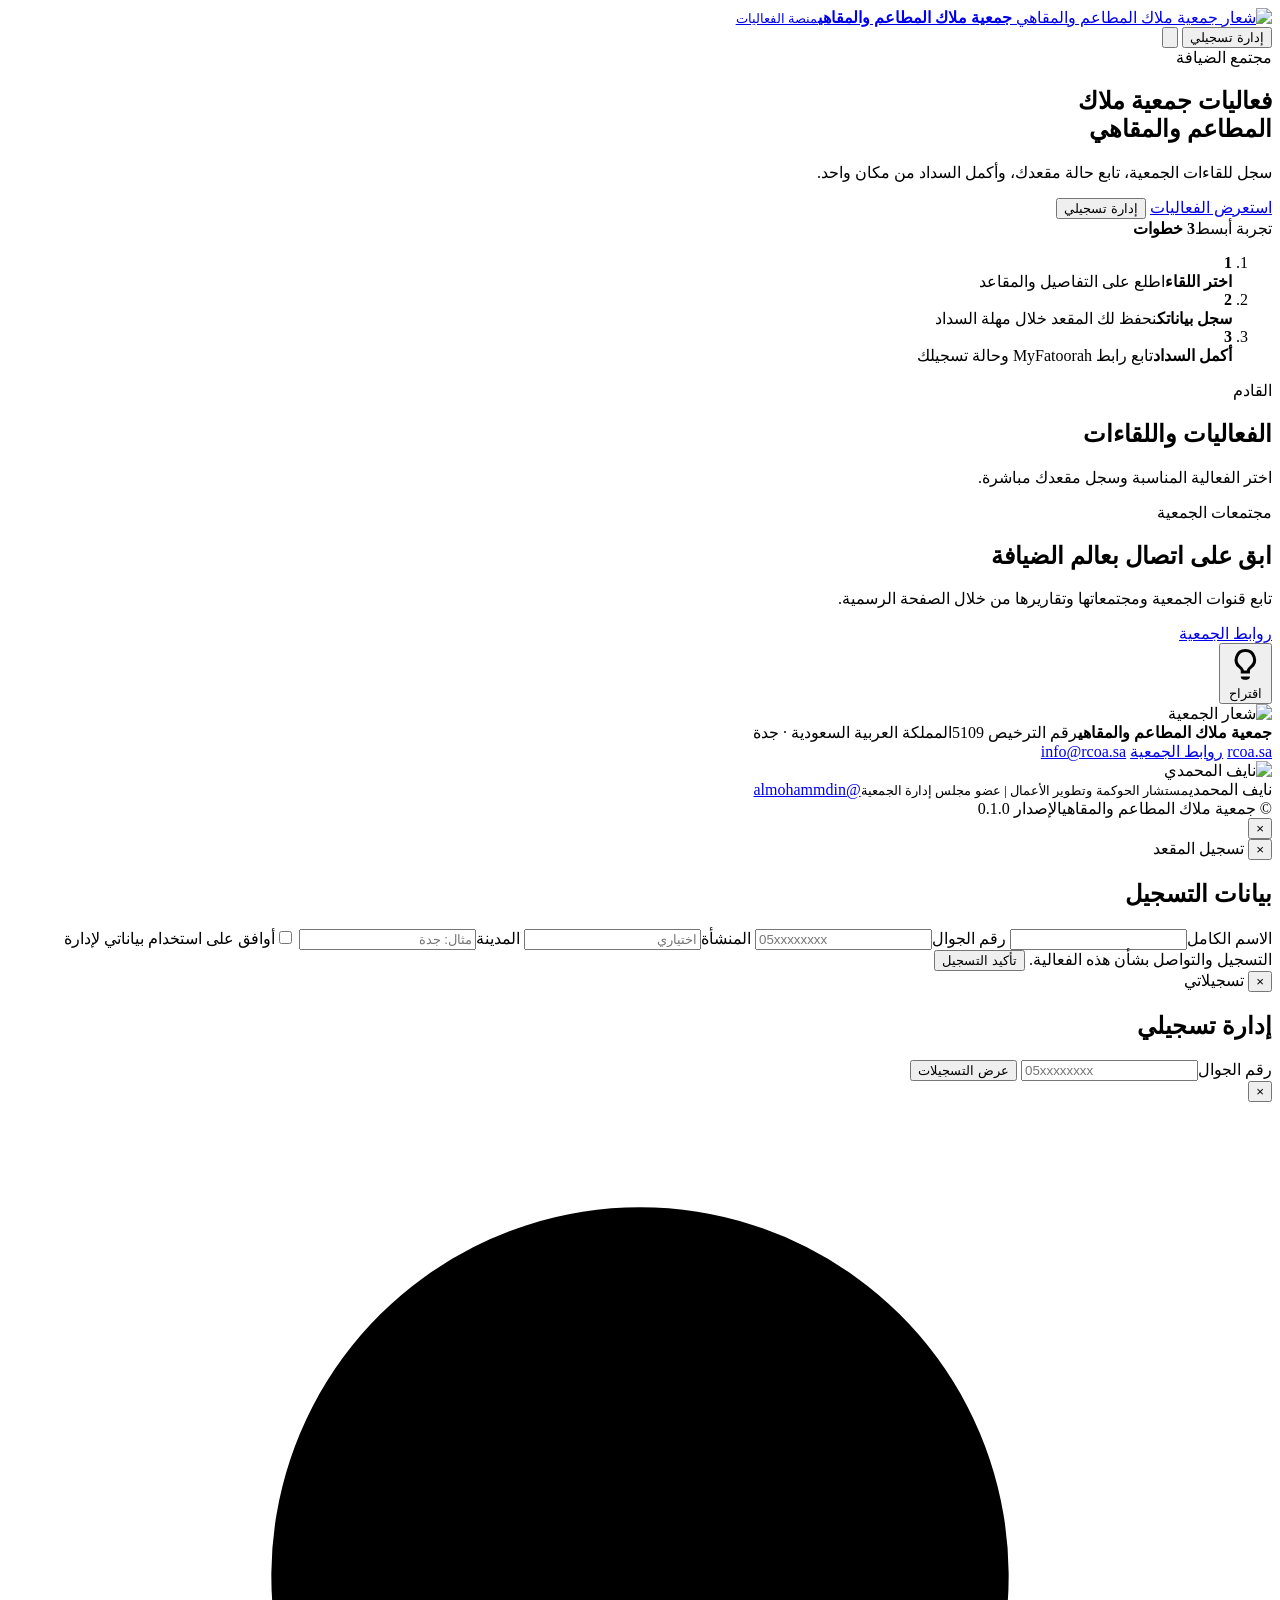
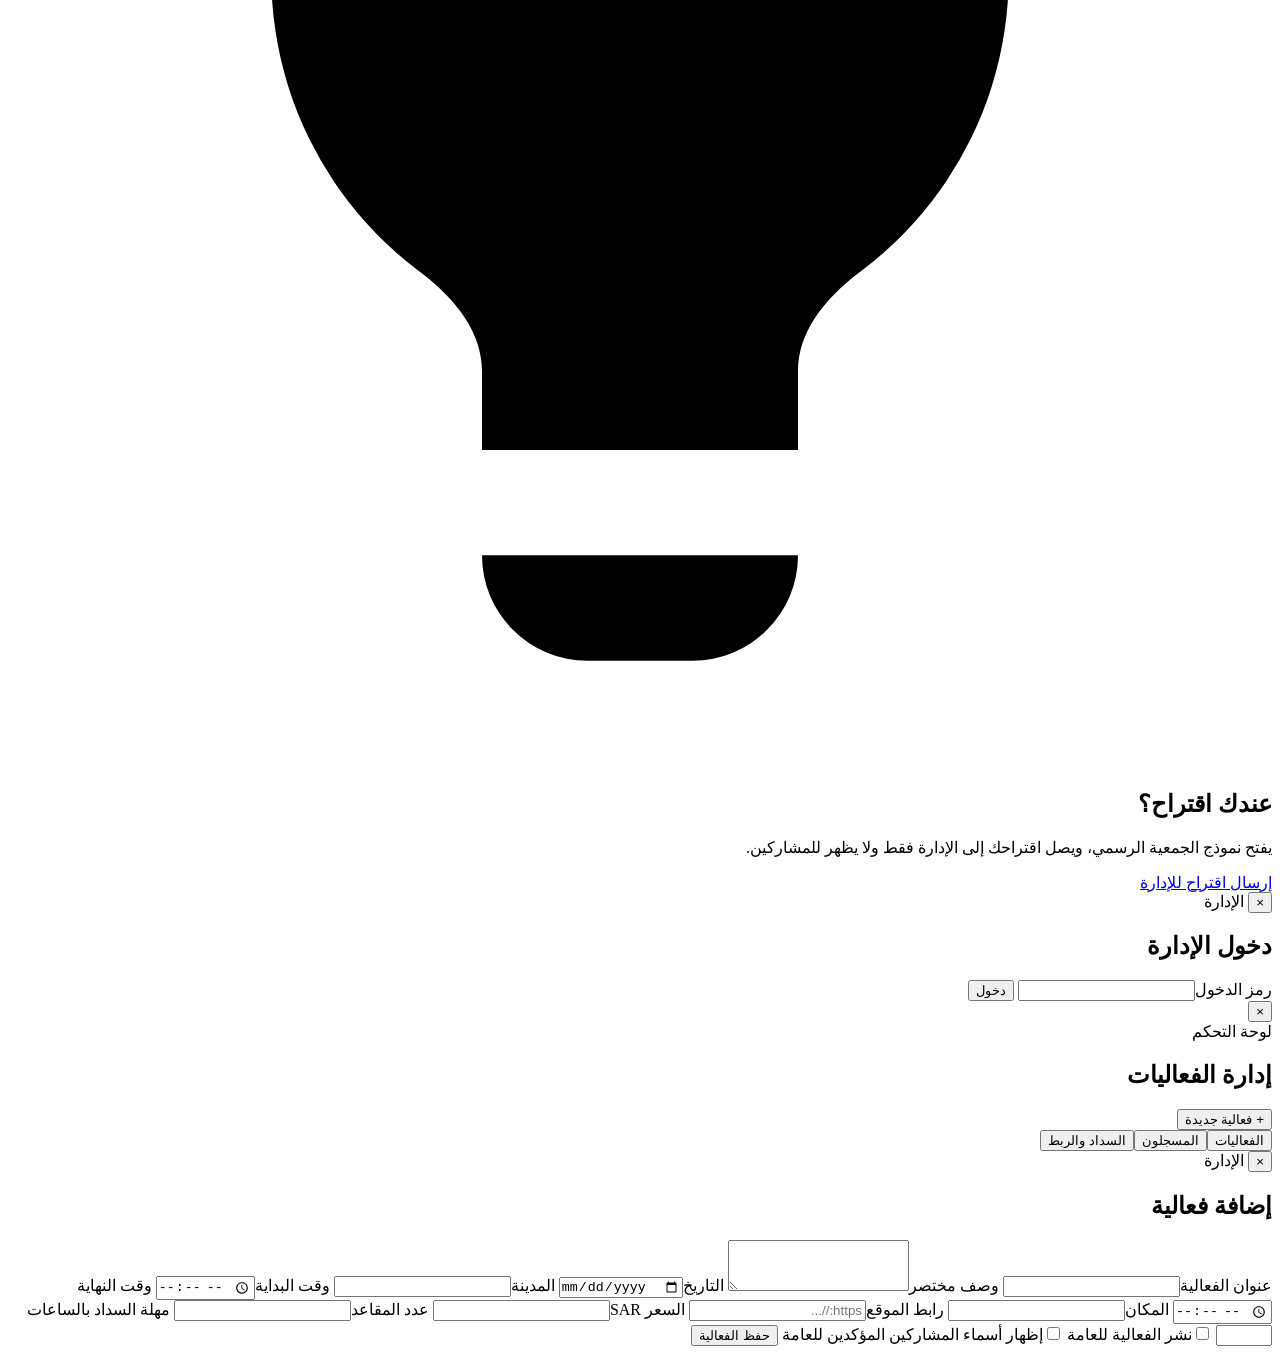
==== index.html @ f96d463a "Add RCOA events platform shell" ====
<!doctype html>
<html lang="ar" dir="rtl">
<head>
  <meta charset="utf-8">
  <meta name="viewport" content="width=device-width,initial-scale=1,viewport-fit=cover">
  <meta name="theme-color" content="#1f4649">
  <meta name="description" content="منصة فعاليات جمعية ملاك المطاعم والمقاهي للتسجيل وإدارة المقاعد والسداد.">
  <meta property="og:type" content="website">
  <meta property="og:locale" content="ar_SA">
  <meta property="og:site_name" content="جمعية ملاك المطاعم والمقاهي">
  <meta property="og:title" content="فعاليات جمعية ملاك المطاعم والمقاهي">
  <meta property="og:description" content="سجل في لقاءات الجمعية، تابع حالة مقعدك، وأكمل السداد بسهولة.">
  <meta property="og:image" content="https://ugc.production.linktr.ee/35b3d4bf-154e-4d23-9291-8b4de0493339_IMG-1673.jpeg">
  <meta property="og:url" content="https://almohammdin.github.io/RCOA_Events/">
  <meta name="twitter:card" content="summary_large_image">
  <title>فعاليات جمعية ملاك المطاعم والمقاهي</title>
  <link rel="preconnect" href="https://fonts.googleapis.com">
  <link rel="preconnect" href="https://fonts.gstatic.com" crossorigin>
  <link href="https://fonts.googleapis.com/css2?family=IBM+Plex+Sans+Arabic:wght@400;500;600;700&display=swap" rel="stylesheet">
  <link rel="stylesheet" href="assets/styles.css">
</head>
<body>
  <header class="site-header">
    <div class="container header-inner">
      <a class="brand" href="./" aria-label="الرئيسية">
        <img src="https://ugc.production.linktr.ee/35b3d4bf-154e-4d23-9291-8b4de0493339_IMG-1673.jpeg" alt="شعار جمعية ملاك المطاعم والمقاهي">
        <span><strong>جمعية ملاك المطاعم والمقاهي</strong><small>منصة الفعاليات</small></span>
      </a>
      <nav class="header-actions" aria-label="إجراءات">
        <button class="btn btn-ghost compact" data-action="manage-registration">إدارة تسجيلي</button>
        <button class="icon-btn admin-entry" data-action="admin-login" title="دخول الإدارة" aria-label="دخول الإدارة">
          <svg viewBox="0 0 24 24" aria-hidden="true"><path d="M12 2a5 5 0 0 0-3 9v2H7a3 3 0 0 0-3 3v5h16v-5a3 3 0 0 0-3-3h-2v-2a5 5 0 0 0-3-9Zm0 2a3 3 0 0 1 3 3v2H9V7a3 3 0 0 1 3-3Zm-5 11h10a1 1 0 0 1 1 1v3H6v-3a1 1 0 0 1 1-1Z"/></svg>
        </button>
      </nav>
    </div>
  </header>

  <main>
    <section class="hero">
      <div class="container hero-grid">
        <div class="hero-copy">
          <span class="eyebrow">مجتمع الضيافة</span>
          <h1>فعاليات جمعية ملاك<br>المطاعم والمقاهي</h1>
          <p>سجل للقاءات الجمعية، تابع حالة مقعدك، وأكمل السداد من مكان واحد.</p>
          <div class="hero-actions">
            <a class="btn btn-primary" href="#events">استعرض الفعاليات</a>
            <button class="btn btn-secondary" data-action="manage-registration">إدارة تسجيلي</button>
          </div>
        </div>
        <aside class="hero-panel" aria-label="خطوات التسجيل">
          <div class="hero-panel-top"><span>تجربة أبسط</span><strong>3 خطوات</strong></div>
          <ol class="steps">
            <li><b>1</b><div><strong>اختر اللقاء</strong><span>اطلع على التفاصيل والمقاعد</span></div></li>
            <li><b>2</b><div><strong>سجل بياناتك</strong><span>نحفظ لك المقعد خلال مهلة السداد</span></div></li>
            <li><b>3</b><div><strong>أكمل السداد</strong><span>تابع رابط MyFatoorah وحالة تسجيلك</span></div></li>
          </ol>
        </aside>
      </div>
    </section>

    <section class="events-section" id="events">
      <div class="container">
        <div class="section-heading">
          <div><span class="eyebrow">القادم</span><h2>الفعاليات واللقاءات</h2></div>
          <p>اختر الفعالية المناسبة وسجل مقعدك مباشرة.</p>
        </div>
        <div id="eventsGrid" class="events-grid"></div>
        <div id="eventsEmpty" class="empty-state" hidden>
          <strong>لا توجد فعاليات منشورة حاليًا</strong>
          <span>ستظهر الفعاليات الجديدة هنا عند نشرها.</span>
        </div>
      </div>
    </section>

    <section class="community-section">
      <div class="container community-card">
        <div>
          <span class="eyebrow">مجتمعات الجمعية</span>
          <h2>ابق على اتصال بعالم الضيافة</h2>
          <p>تابع قنوات الجمعية ومجتمعاتها وتقاريرها من خلال الصفحة الرسمية.</p>
        </div>
        <a class="btn btn-dark" href="https://linktr.ee/rcoa.sa" target="_blank" rel="noopener">روابط الجمعية</a>
      </div>
    </section>
  </main>

  <button class="suggestion-fab" data-action="suggestion" aria-label="إرسال اقتراح" title="اقتراح">
    <svg viewBox="0 0 24 24" aria-hidden="true"><path d="M12 2a7 7 0 0 0-4.2 12.6c.75.56 1.2 1.2 1.2 1.9V18h6v-1.5c0-.7.45-1.34 1.2-1.9A7 7 0 0 0 12 2Zm-1 20h2a2 2 0 0 0 2-2H9a2 2 0 0 0 2 2Zm1-18a5 5 0 0 1 3 9c-1.3.97-2 2.18-2 3h-2c0-.82-.7-2.03-2-3a5 5 0 0 1 3-9Z"/></svg>
    <span>اقتراح</span>
  </button>

  <footer class="site-footer">
    <div class="container footer-grid">
      <div class="footer-association">
        <img src="https://ugc.production.linktr.ee/35b3d4bf-154e-4d23-9291-8b4de0493339_IMG-1673.jpeg" alt="شعار الجمعية">
        <div><strong>جمعية ملاك المطاعم والمقاهي</strong><span>رقم الترخيص 5109</span><span>المملكة العربية السعودية · جدة</span></div>
      </div>
      <div class="footer-links">
        <a href="https://rcoa.sa" target="_blank" rel="noopener">rcoa.sa</a>
        <a href="https://linktr.ee/rcoa.sa" target="_blank" rel="noopener">روابط الجمعية</a>
        <a href="mailto:info@rcoa.sa">info@rcoa.sa</a>
      </div>
      <div class="naif-signature">
        <img src="https://raw.githubusercontent.com/almohammdin/Cafe-Show-Seoul2026/main/naif.webp" alt="نايف المحمدي">
        <div><span class="signature-mark">نايف المحمدي</span><small>مستشار الحوكمة وتطوير الأعمال | عضو مجلس إدارة الجمعية</small><a href="https://www.snapchat.com/add/almohammdin" target="_blank" rel="noopener">@almohammdin</a></div>
      </div>
    </div>
    <div class="container footer-bottom"><span>© جمعية ملاك المطاعم والمقاهي</span><span>الإصدار 0.1.0</span></div>
  </footer>

  <div class="modal" id="eventModal" aria-hidden="true">
    <div class="modal-backdrop" data-close></div>
    <section class="modal-card wide" role="dialog" aria-modal="true" aria-labelledby="eventModalTitle">
      <button class="modal-close" data-close aria-label="إغلاق">×</button>
      <div id="eventModalBody"></div>
    </section>
  </div>

  <div class="modal" id="registrationModal" aria-hidden="true">
    <div class="modal-backdrop" data-close></div>
    <section class="modal-card" role="dialog" aria-modal="true" aria-labelledby="registrationTitle">
      <button class="modal-close" data-close aria-label="إغلاق">×</button>
      <span class="eyebrow">تسجيل المقعد</span><h2 id="registrationTitle">بيانات التسجيل</h2>
      <p class="muted" id="registrationEventName"></p>
      <form id="registrationForm" class="form-grid">
        <input type="hidden" id="registrationEventId">
        <label>الاسم الكامل<input id="regName" required autocomplete="name" maxlength="80"></label>
        <label>رقم الجوال<input id="regPhone" required inputmode="tel" autocomplete="tel" placeholder="05xxxxxxxx" maxlength="20" dir="ltr"></label>
        <label>المنشأة<input id="regCompany" autocomplete="organization" maxlength="80" placeholder="اختياري"></label>
        <label>المدينة<input id="regCity" maxlength="50" placeholder="مثال: جدة"></label>
        <label class="check-row"><input id="regTerms" type="checkbox" required><span>أوافق على استخدام بياناتي لإدارة التسجيل والتواصل بشأن هذه الفعالية.</span></label>
        <button class="btn btn-primary full" type="submit">تأكيد التسجيل</button>
      </form>
    </section>
  </div>

  <div class="modal" id="manageModal" aria-hidden="true">
    <div class="modal-backdrop" data-close></div>
    <section class="modal-card wide" role="dialog" aria-modal="true" aria-labelledby="manageTitle">
      <button class="modal-close" data-close aria-label="إغلاق">×</button>
      <span class="eyebrow">تسجيلاتي</span><h2 id="manageTitle">إدارة تسجيلي</h2>
      <form id="manageSearchForm" class="inline-form">
        <label><span>رقم الجوال</span><input id="managePhone" required inputmode="tel" placeholder="05xxxxxxxx" dir="ltr"></label>
        <button class="btn btn-primary" type="submit">عرض التسجيلات</button>
      </form>
      <div id="manageResults" class="manage-results"></div>
    </section>
  </div>

  <div class="modal" id="suggestionModal" aria-hidden="true">
    <div class="modal-backdrop" data-close></div>
    <section class="modal-card" role="dialog" aria-modal="true" aria-labelledby="suggestionTitle">
      <button class="modal-close" data-close aria-label="إغلاق">×</button>
      <div class="suggestion-icon-large"><svg viewBox="0 0 24 24"><path d="M12 2a7 7 0 0 0-4.2 12.6c.75.56 1.2 1.2 1.2 1.9V18h6v-1.5c0-.7.45-1.34 1.2-1.9A7 7 0 0 0 12 2Zm-1 20h2a2 2 0 0 0 2-2H9a2 2 0 0 0 2 2Z"/></svg></div>
      <h2 id="suggestionTitle">عندك اقتراح؟</h2>
      <p class="muted">يفتح نموذج الجمعية الرسمي، ويصل اقتراحك إلى الإدارة فقط ولا يظهر للمشاركين.</p>
      <a class="btn btn-primary full" href="https://docs.google.com/forms/d/e/1FAIpQLSeOh-2IDRUmDtlxD0l7jFsbHYQpnuhbfrYQhMT13jwCc3_vHw/viewform?usp=preview" target="_blank" rel="noopener">إرسال اقتراح للإدارة</a>
    </section>
  </div>

  <div class="modal" id="adminLoginModal" aria-hidden="true">
    <div class="modal-backdrop" data-close></div>
    <section class="modal-card" role="dialog" aria-modal="true" aria-labelledby="adminLoginTitle">
      <button class="modal-close" data-close aria-label="إغلاق">×</button>
      <span class="eyebrow">الإدارة</span><h2 id="adminLoginTitle">دخول الإدارة</h2>
      <form id="adminLoginForm" class="form-grid">
        <label>رمز الدخول<input id="adminPin" required type="password" inputmode="numeric" autocomplete="current-password"></label>
        <button class="btn btn-dark full" type="submit">دخول</button>
      </form>
    </section>
  </div>

  <div class="modal admin-modal" id="adminModal" aria-hidden="true">
    <div class="modal-backdrop" data-close></div>
    <section class="modal-card admin-card" role="dialog" aria-modal="true" aria-labelledby="adminTitle">
      <button class="modal-close" data-close aria-label="إغلاق">×</button>
      <div class="admin-head"><div><span class="eyebrow">لوحة التحكم</span><h2 id="adminTitle">إدارة الفعاليات</h2></div><button class="btn btn-primary" id="newEventBtn">+ فعالية جديدة</button></div>
      <div id="adminStats" class="stats-grid"></div>
      <div class="admin-tabs" role="tablist"><button class="active" data-admin-tab="events">الفعاليات</button><button data-admin-tab="registrations">المسجلون</button><button data-admin-tab="integration">السداد والربط</button></div>
      <div id="adminContent"></div>
    </section>
  </div>

  <div class="modal" id="eventEditorModal" aria-hidden="true">
    <div class="modal-backdrop" data-close></div>
    <section class="modal-card wide" role="dialog" aria-modal="true" aria-labelledby="editorTitle">
      <button class="modal-close" data-close aria-label="إغلاق">×</button>
      <span class="eyebrow">الإدارة</span><h2 id="editorTitle">إضافة فعالية</h2>
      <form id="eventEditorForm" class="form-grid two-cols">
        <input id="editEventId" type="hidden">
        <label class="span-2">عنوان الفعالية<input id="editTitle" required maxlength="120"></label>
        <label class="span-2">وصف مختصر<textarea id="editDescription" required rows="3" maxlength="350"></textarea></label>
        <label>التاريخ<input id="editDate" type="date" required></label>
        <label>المدينة<input id="editCity" required maxlength="50"></label>
        <label>وقت البداية<input id="editStart" type="time" required></label>
        <label>وقت النهاية<input id="editEnd" type="time" required></label>
        <label>المكان<input id="editVenue" required maxlength="100"></label>
        <label>رابط الموقع<input id="editMap" type="url" placeholder="https://..."></label>
        <label>السعر SAR<input id="editPrice" type="number" min="0" step="1" required></label>
        <label>عدد المقاعد<input id="editCapacity" type="number" min="1" step="1" required></label>
        <label>مهلة السداد بالساعات<input id="editPaymentHours" type="number" min="1" max="168" step="1" required></label>
        <label class="toggle-row"><input id="editPublished" type="checkbox"><span>نشر الفعالية للعامة</span></label>
        <label class="toggle-row span-2"><input id="editShowParticipants" type="checkbox"><span>إظهار أسماء المشاركين المؤكدين للعامة</span></label>
        <button class="btn btn-primary span-2" type="submit">حفظ الفعالية</button>
      </form>
    </section>
  </div>

  <div class="toast" id="toast" role="status" aria-live="polite"></div>
  <script src="assets/app.js" defer></script>
</body>
</html>
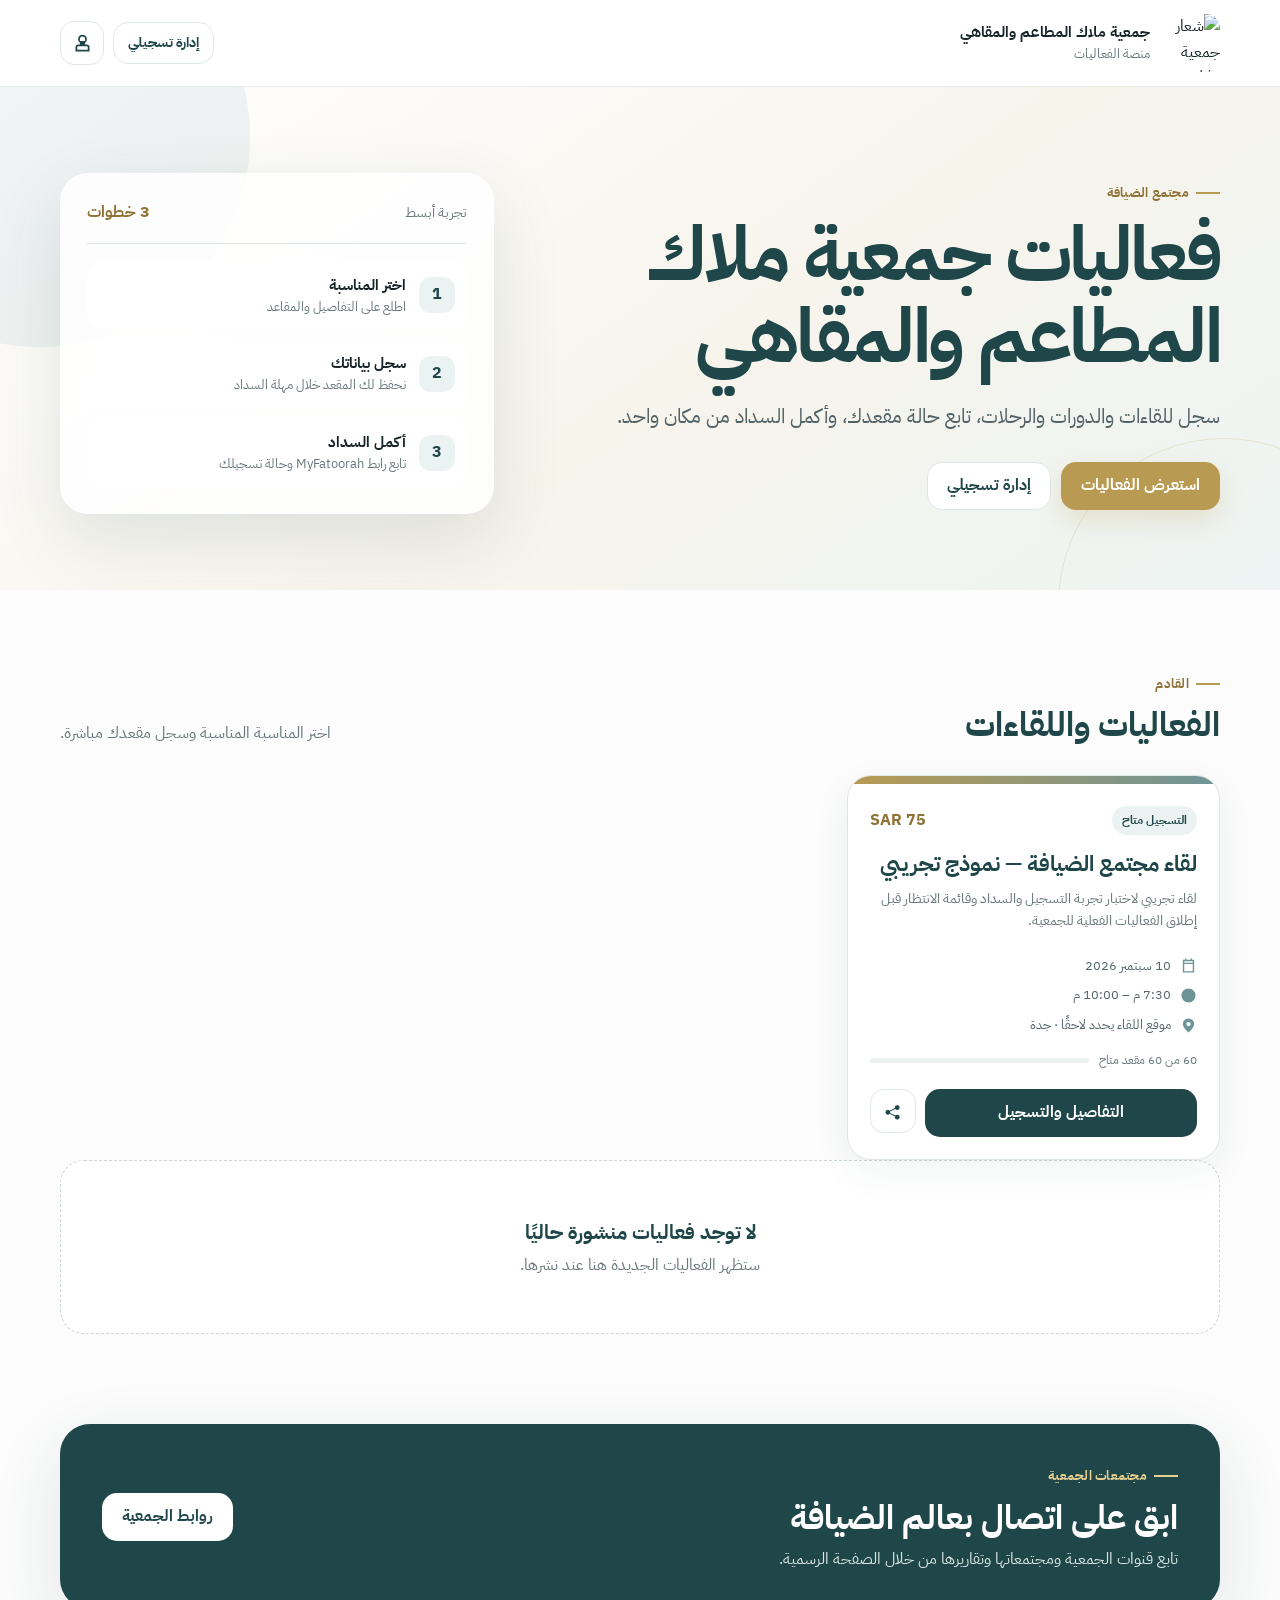
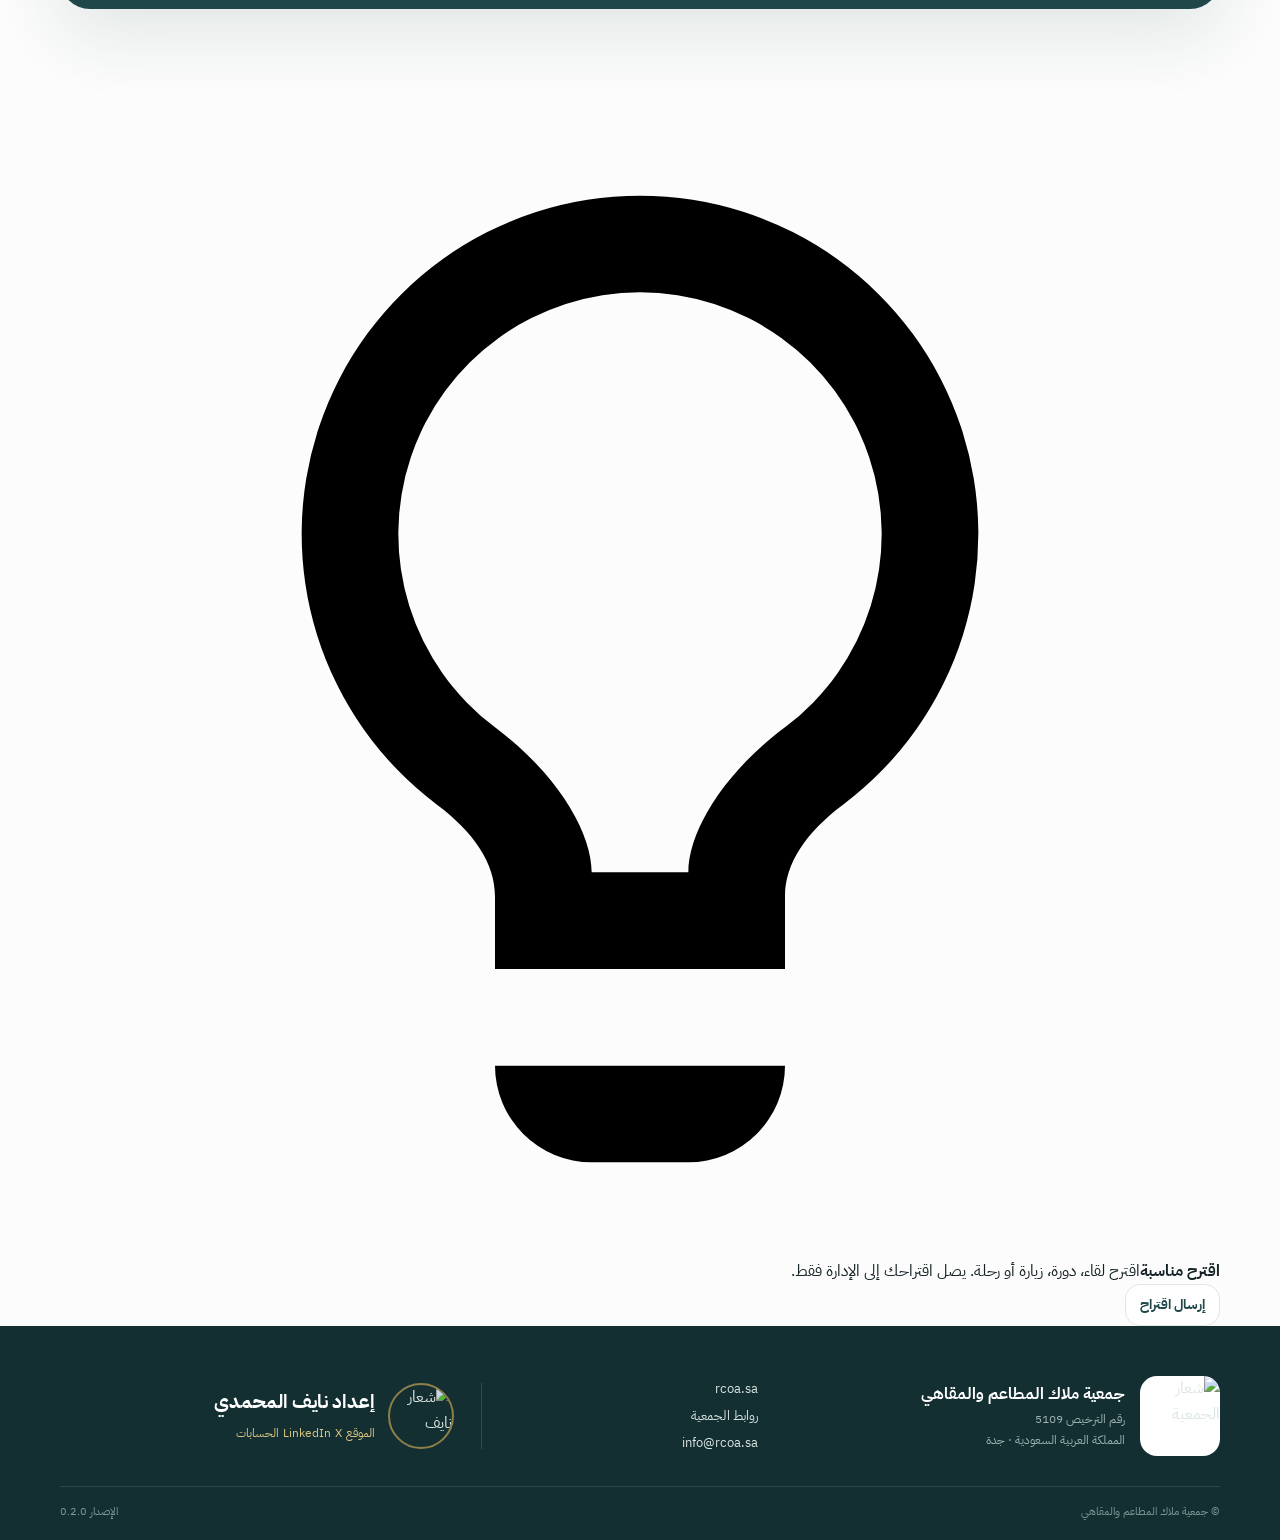
==== commit 41b70466: "Refine identity footer suggestion and favicon" ====
--- a/index.html
+++ b/index.html
@@ -9,10 +9,15 @@
   <meta property="og:locale" content="ar_SA">
   <meta property="og:site_name" content="جمعية ملاك المطاعم والمقاهي">
   <meta property="og:title" content="فعاليات جمعية ملاك المطاعم والمقاهي">
-  <meta property="og:description" content="سجل في لقاءات الجمعية، تابع حالة مقعدك، وأكمل السداد بسهولة.">
+  <meta property="og:description" content="سجل في لقاءات ودورات ورحلات الجمعية، تابع حالة مقعدك، وأكمل السداد بسهولة.">
   <meta property="og:image" content="https://ugc.production.linktr.ee/35b3d4bf-154e-4d23-9291-8b4de0493339_IMG-1673.jpeg">
   <meta property="og:url" content="https://almohammdin.github.io/RCOA_Events/">
   <meta name="twitter:card" content="summary_large_image">
+  <meta name="twitter:title" content="فعاليات جمعية ملاك المطاعم والمقاهي">
+  <meta name="twitter:description" content="سجل في لقاءات ودورات ورحلات الجمعية وتابع حالة تسجيلك.">
+  <meta name="twitter:image" content="https://ugc.production.linktr.ee/35b3d4bf-154e-4d23-9291-8b4de0493339_IMG-1673.jpeg">
+  <link rel="icon" type="image/jpeg" href="https://ugc.production.linktr.ee/35b3d4bf-154e-4d23-9291-8b4de0493339_IMG-1673.jpeg">
+  <link rel="apple-touch-icon" href="https://ugc.production.linktr.ee/35b3d4bf-154e-4d23-9291-8b4de0493339_IMG-1673.jpeg">
   <title>فعاليات جمعية ملاك المطاعم والمقاهي</title>
   <link rel="preconnect" href="https://fonts.googleapis.com">
   <link rel="preconnect" href="https://fonts.gstatic.com" crossorigin>
@@ -41,7 +46,7 @@
         <div class="hero-copy">
           <span class="eyebrow">مجتمع الضيافة</span>
           <h1>فعاليات جمعية ملاك<br>المطاعم والمقاهي</h1>
-          <p>سجل للقاءات الجمعية، تابع حالة مقعدك، وأكمل السداد من مكان واحد.</p>
+          <p>سجل للقاءات والدورات والرحلات، تابع حالة مقعدك، وأكمل السداد من مكان واحد.</p>
           <div class="hero-actions">
             <a class="btn btn-primary" href="#events">استعرض الفعاليات</a>
             <button class="btn btn-secondary" data-action="manage-registration">إدارة تسجيلي</button>
@@ -50,7 +55,7 @@
         <aside class="hero-panel" aria-label="خطوات التسجيل">
           <div class="hero-panel-top"><span>تجربة أبسط</span><strong>3 خطوات</strong></div>
           <ol class="steps">
-            <li><b>1</b><div><strong>اختر اللقاء</strong><span>اطلع على التفاصيل والمقاعد</span></div></li>
+            <li><b>1</b><div><strong>اختر المناسبة</strong><span>اطلع على التفاصيل والمقاعد</span></div></li>
             <li><b>2</b><div><strong>سجل بياناتك</strong><span>نحفظ لك المقعد خلال مهلة السداد</span></div></li>
             <li><b>3</b><div><strong>أكمل السداد</strong><span>تابع رابط MyFatoorah وحالة تسجيلك</span></div></li>
           </ol>
@@ -62,7 +67,7 @@
       <div class="container">
         <div class="section-heading">
           <div><span class="eyebrow">القادم</span><h2>الفعاليات واللقاءات</h2></div>
-          <p>اختر الفعالية المناسبة وسجل مقعدك مباشرة.</p>
+          <p>اختر المناسبة المناسبة وسجل مقعدك مباشرة.</p>
         </div>
         <div id="eventsGrid" class="events-grid"></div>
         <div id="eventsEmpty" class="empty-state" hidden>
@@ -82,12 +87,19 @@
         <a class="btn btn-dark" href="https://linktr.ee/rcoa.sa" target="_blank" rel="noopener">روابط الجمعية</a>
       </div>
     </section>
+
+    <section class="suggestion-section">
+      <div class="container">
+        <div class="suggestion-card">
+          <span class="suggestion-card-icon" aria-hidden="true">
+            <svg viewBox="0 0 24 24"><path d="M12 2a7 7 0 0 0-4.2 12.6c.75.56 1.2 1.2 1.2 1.9V18h6v-1.5c0-.7.45-1.34 1.2-1.9A7 7 0 0 0 12 2Zm-1 20h2a2 2 0 0 0 2-2H9a2 2 0 0 0 2 2Zm1-18a5 5 0 0 1 3 9c-1.3.97-2 2.18-2 3h-2c0-.82-.7-2.03-2-3a5 5 0 0 1 3-9Z"/></svg>
+          </span>
+          <div><strong>اقترح مناسبة</strong><span>اقترح لقاء، دورة، زيارة أو رحلة. يصل اقتراحك إلى الإدارة فقط.</span></div>
+          <button class="btn btn-secondary compact" data-action="suggestion">إرسال اقتراح</button>
+        </div>
+      </div>
+    </section>
   </main>
-
-  <button class="suggestion-fab" data-action="suggestion" aria-label="إرسال اقتراح" title="اقتراح">
-    <svg viewBox="0 0 24 24" aria-hidden="true"><path d="M12 2a7 7 0 0 0-4.2 12.6c.75.56 1.2 1.2 1.2 1.9V18h6v-1.5c0-.7.45-1.34 1.2-1.9A7 7 0 0 0 12 2Zm-1 20h2a2 2 0 0 0 2-2H9a2 2 0 0 0 2 2Zm1-18a5 5 0 0 1 3 9c-1.3.97-2 2.18-2 3h-2c0-.82-.7-2.03-2-3a5 5 0 0 1 3-9Z"/></svg>
-    <span>اقتراح</span>
-  </button>
 
   <footer class="site-footer">
     <div class="container footer-grid">
@@ -100,12 +112,20 @@
         <a href="https://linktr.ee/rcoa.sa" target="_blank" rel="noopener">روابط الجمعية</a>
         <a href="mailto:info@rcoa.sa">info@rcoa.sa</a>
       </div>
-      <div class="naif-signature">
-        <img src="https://raw.githubusercontent.com/almohammdin/Cafe-Show-Seoul2026/main/naif.webp" alt="نايف المحمدي">
-        <div><span class="signature-mark">نايف المحمدي</span><small>مستشار الحوكمة وتطوير الأعمال | عضو مجلس إدارة الجمعية</small><a href="https://www.snapchat.com/add/almohammdin" target="_blank" rel="noopener">@almohammdin</a></div>
+      <div class="naif-signature compact-signature">
+        <img src="https://raw.githubusercontent.com/almohammdin/mycv/main/naif-logo.svg" alt="شعار نايف المحمدي">
+        <div>
+          <span class="signature-mark">إعداد نايف المحمدي</span>
+          <div class="signature-links">
+            <a href="https://almohammdin.github.io/mycv/" target="_blank" rel="noopener">الموقع</a>
+            <a href="https://www.linkedin.com/in/almohammdin/" target="_blank" rel="noopener">LinkedIn</a>
+            <a href="https://x.com/almohammdin" target="_blank" rel="noopener">X</a>
+            <a href="https://linktr.ee/almohammdin" target="_blank" rel="noopener">الحسابات</a>
+          </div>
+        </div>
       </div>
     </div>
-    <div class="container footer-bottom"><span>© جمعية ملاك المطاعم والمقاهي</span><span>الإصدار 0.1.0</span></div>
+    <div class="container footer-bottom"><span>© جمعية ملاك المطاعم والمقاهي</span><span>الإصدار 0.2.0</span></div>
   </footer>
 
   <div class="modal" id="eventModal" aria-hidden="true">
@@ -152,8 +172,8 @@
     <section class="modal-card" role="dialog" aria-modal="true" aria-labelledby="suggestionTitle">
       <button class="modal-close" data-close aria-label="إغلاق">×</button>
       <div class="suggestion-icon-large"><svg viewBox="0 0 24 24"><path d="M12 2a7 7 0 0 0-4.2 12.6c.75.56 1.2 1.2 1.2 1.9V18h6v-1.5c0-.7.45-1.34 1.2-1.9A7 7 0 0 0 12 2Zm-1 20h2a2 2 0 0 0 2-2H9a2 2 0 0 0 2 2Z"/></svg></div>
-      <h2 id="suggestionTitle">عندك اقتراح؟</h2>
-      <p class="muted">يفتح نموذج الجمعية الرسمي، ويصل اقتراحك إلى الإدارة فقط ولا يظهر للمشاركين.</p>
+      <h2 id="suggestionTitle">اقترح مناسبة</h2>
+      <p class="muted">يفتح نموذج الجمعية، ويصل اقتراحك إلى الإدارة فقط ولا يظهر للمشاركين.</p>
       <a class="btn btn-primary full" href="https://docs.google.com/forms/d/e/1FAIpQLSeOh-2IDRUmDtlxD0l7jFsbHYQpnuhbfrYQhMT13jwCc3_vHw/viewform?usp=preview" target="_blank" rel="noopener">إرسال اقتراح للإدارة</a>
     </section>
   </div>
@@ -209,4 +229,4 @@
   <div class="toast" id="toast" role="status" aria-live="polite"></div>
   <script src="assets/app.js" defer></script>
 </body>
-</html>
+</html>
--- a/assets/styles.css
+++ b/assets/styles.css
@@ -0,0 +1,114 @@
+:root{
+  --ink:#172427;
+  --muted:#69777a;
+  --teal:#6f9498;
+  --teal-dark:#1f4649;
+  --teal-soft:#eaf2f2;
+  --gold:#b89a52;
+  --gold-dark:#8f7336;
+  --sand:#f5f1e8;
+  --paper:#fff;
+  --line:#dfe7e6;
+  --danger:#a83e3e;
+  --success:#2f715d;
+  --warning:#a96f1f;
+  --shadow:0 24px 70px rgba(31,70,73,.12);
+  --radius:28px;
+}
+*{box-sizing:border-box}
+html{scroll-behavior:smooth}
+body{margin:0;font-family:"IBM Plex Sans Arabic",system-ui,sans-serif;background:#fbfcfb;color:var(--ink);line-height:1.6}
+body.modal-open{overflow:hidden}
+button,input,textarea{font:inherit}
+button,a{-webkit-tap-highlight-color:transparent}
+a{color:inherit;text-decoration:none}
+button{cursor:pointer}
+svg{display:block}
+.container{width:min(1160px,calc(100% - 36px));margin-inline:auto}
+.site-header{position:sticky;top:0;z-index:40;background:rgba(255,255,255,.9);backdrop-filter:blur(16px);border-bottom:1px solid rgba(223,231,230,.8)}
+.header-inner{height:86px;display:flex;align-items:center;justify-content:space-between;gap:22px}
+.brand{display:flex;align-items:center;gap:12px;min-width:0}
+.brand img{width:58px;height:58px;object-fit:cover;border-radius:14px}
+.brand span{display:grid;line-height:1.25}
+.brand strong{font-size:15px}
+.brand small{color:var(--muted);margin-top:4px}
+.header-actions{display:flex;align-items:center;gap:9px}
+.btn{min-height:48px;border-radius:15px;padding:10px 19px;border:1px solid transparent;font-weight:700;display:inline-flex;align-items:center;justify-content:center;gap:8px;transition:.18s ease}
+.btn:hover{transform:translateY(-1px)}
+.btn-primary{background:var(--gold);color:#fff;box-shadow:0 10px 26px rgba(184,154,82,.23)}
+.btn-primary:hover{background:var(--gold-dark)}
+.btn-secondary{background:#fff;color:var(--teal-dark);border-color:var(--line)}
+.btn-dark{background:var(--teal-dark);color:#fff}
+.btn-ghost{background:transparent;border-color:var(--line);color:var(--teal-dark)}
+.btn-danger{background:#fff4f4;color:var(--danger);border-color:#f0cdcd}
+.btn.compact{min-height:42px;padding:8px 14px;font-size:14px}
+.btn.full{width:100%}
+.icon-btn{width:44px;height:44px;border:1px solid var(--line);border-radius:14px;background:#fff;color:var(--teal-dark);display:grid;place-items:center}
+.icon-btn svg{width:21px;height:21px;fill:currentColor}
+.hero{position:relative;overflow:hidden;padding:86px 0 76px;background:linear-gradient(145deg,#fff 0%,#f7f4ec 55%,#edf4f3 100%)}
+.hero::before{content:"";position:absolute;width:420px;height:420px;border-radius:50%;background:rgba(111,148,152,.10);left:-170px;top:-160px}
+.hero::after{content:"";position:absolute;width:330px;height:330px;border:1px solid rgba(184,154,82,.20);border-radius:50%;right:-110px;bottom:-180px}
+.hero-grid{position:relative;z-index:1;display:grid;grid-template-columns:minmax(0,1.2fr) minmax(320px,.8fr);align-items:center;gap:76px}
+.eyebrow{display:inline-flex;align-items:center;gap:7px;color:var(--gold-dark);font-size:13px;font-weight:700;letter-spacing:.02em;margin-bottom:10px}
+.eyebrow::before{content:"";width:24px;height:2px;background:var(--gold)}
+.hero h1{font-size:clamp(42px,6vw,76px);line-height:1.08;letter-spacing:-.035em;margin:0 0 22px;font-weight:700;color:var(--teal-dark)}
+.hero-copy>p{max-width:610px;font-size:20px;color:#526367;margin:0 0 30px}
+.hero-actions{display:flex;gap:10px;flex-wrap:wrap}
+.hero-panel{background:rgba(255,255,255,.86);border:1px solid rgba(255,255,255,.9);box-shadow:var(--shadow);border-radius:var(--radius);padding:26px}
+.hero-panel-top{display:flex;align-items:center;justify-content:space-between;border-bottom:1px solid var(--line);padding-bottom:17px;margin-bottom:17px}
+.hero-panel-top span{color:var(--muted);font-size:14px}.hero-panel-top strong{color:var(--gold-dark)}
+.steps{list-style:none;padding:0;margin:0;display:grid;gap:10px}
+.steps li{display:flex;gap:13px;align-items:center;padding:12px;border-radius:17px;background:#fff}
+.steps b{flex:0 0 36px;width:36px;height:36px;border-radius:12px;background:var(--teal-soft);color:var(--teal-dark);display:grid;place-items:center}
+.steps div{display:grid}.steps strong{font-size:15px}.steps span{font-size:13px;color:var(--muted)}
+.events-section{padding:78px 0 90px}
+.section-heading{display:flex;justify-content:space-between;align-items:end;gap:22px;margin-bottom:28px}
+.section-heading h2,.community-card h2{font-size:34px;line-height:1.25;margin:0;color:var(--teal-dark)}
+.section-heading p{margin:0;color:var(--muted)}
+.events-grid{display:grid;grid-template-columns:repeat(3,minmax(0,1fr));gap:20px}
+.event-card{display:flex;flex-direction:column;min-height:100%;background:#fff;border:1px solid var(--line);border-radius:24px;overflow:hidden;box-shadow:0 12px 38px rgba(29,65,68,.06);transition:.18s ease}
+.event-card:hover{transform:translateY(-3px);box-shadow:0 20px 48px rgba(29,65,68,.11)}
+.event-accent{height:8px;background:linear-gradient(90deg,var(--gold),var(--teal))}
+.event-body{padding:22px;display:flex;flex-direction:column;flex:1}
+.event-meta-row{display:flex;align-items:center;justify-content:space-between;gap:8px;margin-bottom:14px}
+.badge{display:inline-flex;align-items:center;justify-content:center;border-radius:999px;padding:5px 10px;font-size:12px;font-weight:700;background:var(--teal-soft);color:var(--teal-dark)}
+.badge.gold{background:#f7f0dc;color:#806622}.badge.success{background:#e5f3ee;color:var(--success)}.badge.warning{background:#fff0dc;color:var(--warning)}.badge.muted{background:#f0f2f2;color:#667375}.badge.danger{background:#fff0f0;color:var(--danger)}
+.event-price{font-weight:700;color:var(--gold-dark)}
+.event-card h3{font-size:22px;line-height:1.35;margin:0 0 9px;color:var(--teal-dark)}
+.event-card p{color:var(--muted);font-size:14px;margin:0 0 19px;display:-webkit-box;-webkit-line-clamp:3;-webkit-box-orient:vertical;overflow:hidden}
+.event-facts{display:grid;gap:9px;margin-top:auto;padding-top:4px}
+.event-fact{display:flex;align-items:center;gap:9px;font-size:13px;color:#526367}.event-fact svg{width:17px;height:17px;fill:var(--teal)}
+.event-card-actions{display:grid;grid-template-columns:1fr auto;gap:9px;margin-top:19px}
+.event-card-actions .btn{min-height:44px}
+.share-btn{width:46px;height:44px;border:1px solid var(--line);border-radius:14px;background:#fff;display:grid;place-items:center;color:var(--teal-dark)}
+.share-btn svg{width:19px;height:19px;fill:currentColor}
+.seats-note{display:flex;align-items:center;justify-content:space-between;gap:10px;margin-top:15px;font-size:12px;color:var(--muted)}
+.progress{height:5px;border-radius:99px;background:#eef1f1;overflow:hidden;flex:1}.progress>span{display:block;height:100%;background:var(--gold);border-radius:inherit}
+.empty-state{padding:55px;text-align:center;border:1px dashed #cbd7d6;border-radius:24px;background:#fff;display:grid;gap:5px}.empty-state strong{font-size:20px;color:var(--teal-dark)}.empty-state span{color:var(--muted)}
+.community-section{padding:0 0 90px}.community-card{border-radius:30px;padding:36px 42px;background:var(--teal-dark);color:#fff;display:flex;align-items:center;justify-content:space-between;gap:25px;box-shadow:var(--shadow)}
+.community-card h2{color:#fff}.community-card p{margin:8px 0 0;color:#d9e6e5}.community-card .eyebrow{color:#e7cf90}.community-card .eyebrow::before{background:#e7cf90}.community-card .btn-dark{background:#fff;color:var(--teal-dark)}
+.suggestion-fab{position:fixed;z-index:35;left:22px;bottom:22px;border:0;border-radius:18px;background:var(--gold);color:#fff;box-shadow:0 15px 35px rgba(92,73,29,.26);height:54px;padding:0 16px;display:flex;align-items:center;gap:8px;font-weight:700}.suggestion-fab svg{width:22px;height:22px;fill:currentColor}
+.site-footer{background:#132f32;color:#dbe5e4;padding:50px 0 19px}
+.footer-grid{display:grid;grid-template-columns:1.25fr .7fr 1.25fr;gap:40px;align-items:center}
+.footer-association{display:flex;align-items:center;gap:15px}.footer-association img{width:80px;height:80px;object-fit:cover;border-radius:17px;background:#fff}.footer-association div{display:grid;gap:2px}.footer-association strong{color:#fff}.footer-association span{font-size:12px;color:#9fb3b2}
+.footer-links{display:grid;gap:6px;font-size:13px}.footer-links a:hover{color:#fff}
+.naif-signature{border-right:1px solid rgba(255,255,255,.13);padding-right:27px;display:flex;align-items:center;gap:13px}.naif-signature>img{width:66px;height:66px;border-radius:50%;object-fit:cover;border:2px solid rgba(184,154,82,.75)}.naif-signature>div{display:grid;gap:2px}.signature-mark{font-size:19px;font-weight:700;color:#fff}.naif-signature small{font-size:11px;color:#9fb3b2}.naif-signature a{font-size:12px;color:#dcc681}
+.footer-bottom{display:flex;align-items:center;justify-content:space-between;border-top:1px solid rgba(255,255,255,.11);margin-top:30px;padding-top:16px;font-size:11px;color:#809897}
+.modal{position:fixed;inset:0;z-index:100;display:none;align-items:center;justify-content:center;padding:18px}.modal.open{display:flex}.modal-backdrop{position:absolute;inset:0;background:rgba(11,29,31,.62);backdrop-filter:blur(4px)}
+.modal-card{position:relative;z-index:1;width:min(540px,100%);max-height:calc(100vh - 36px);overflow:auto;background:#fff;border-radius:26px;padding:31px;box-shadow:0 30px 90px rgba(9,26,28,.28)}.modal-card.wide{width:min(800px,100%)}.admin-card{width:min(1120px,100%)}
+.modal-close{position:absolute;top:17px;left:17px;width:38px;height:38px;border:0;border-radius:12px;background:#f1f4f4;color:var(--teal-dark);font-size:25px;line-height:1}.modal-card h2{margin:0 0 8px;color:var(--teal-dark);font-size:28px}.muted{color:var(--muted)}
+.form-grid{display:grid;gap:15px;margin-top:23px}.form-grid.two-cols{grid-template-columns:1fr 1fr}.form-grid .span-2{grid-column:1/-1}
+label{display:grid;gap:6px;font-size:13px;font-weight:600;color:#3d5053}input,textarea{width:100%;border:1px solid #d7e0df;background:#fbfcfc;border-radius:13px;padding:12px 13px;color:var(--ink);outline:none;transition:.15s ease}input:focus,textarea:focus{border-color:var(--teal);box-shadow:0 0 0 3px rgba(111,148,152,.12)}textarea{resize:vertical}
+.check-row,.toggle-row{display:flex;align-items:flex-start;gap:9px}.check-row input,.toggle-row input{width:18px;height:18px;margin-top:2px;accent-color:var(--teal-dark)}
+.inline-form{display:grid;grid-template-columns:1fr auto;gap:10px;align-items:end;margin:22px 0}.manage-results{display:grid;gap:12px}.registration-item{border:1px solid var(--line);border-radius:18px;padding:17px;display:grid;gap:11px}.registration-item-head{display:flex;justify-content:space-between;gap:14px;align-items:flex-start}.registration-item h3{margin:0;color:var(--teal-dark);font-size:17px}.registration-item p{margin:3px 0 0;color:var(--muted);font-size:12px}.registration-actions{display:flex;gap:8px;flex-wrap:wrap}.registration-actions .btn{min-height:40px;padding:8px 13px;font-size:12px}.deadline{font-size:12px;color:var(--warning)}
+.suggestion-icon-large{width:54px;height:54px;border-radius:17px;background:#f7f0dc;color:var(--gold-dark);display:grid;place-items:center;margin-bottom:14px}.suggestion-icon-large svg{width:27px;height:27px;fill:currentColor}
+.admin-head{display:flex;justify-content:space-between;align-items:center;gap:20px;margin-bottom:24px}.stats-grid{display:grid;grid-template-columns:repeat(4,1fr);gap:10px}.stat{padding:16px;border:1px solid var(--line);border-radius:17px;background:#fbfcfc}.stat span{font-size:12px;color:var(--muted);display:block}.stat strong{font-size:25px;color:var(--teal-dark)}
+.admin-tabs{display:flex;gap:5px;margin:23px 0 17px;border-bottom:1px solid var(--line)}.admin-tabs button{border:0;background:transparent;padding:10px 13px;color:var(--muted);font-weight:700;border-bottom:2px solid transparent}.admin-tabs button.active{color:var(--teal-dark);border-bottom-color:var(--gold)}
+.admin-list{display:grid;gap:10px}.admin-event{border:1px solid var(--line);border-radius:18px;padding:16px;display:grid;grid-template-columns:minmax(0,1fr) auto;gap:16px;align-items:center}.admin-event h3{margin:0 0 4px;color:var(--teal-dark);font-size:17px}.admin-event p{margin:0;color:var(--muted);font-size:12px}.admin-event-actions{display:flex;gap:6px;flex-wrap:wrap;justify-content:flex-end}.admin-event-actions .btn{min-height:38px;font-size:11px;padding:7px 11px}
+.table-wrap{overflow:auto;border:1px solid var(--line);border-radius:18px}table{width:100%;border-collapse:collapse;min-width:820px;font-size:12px}th,td{padding:12px 11px;text-align:right;border-bottom:1px solid var(--line);vertical-align:middle}th{background:#f6f8f8;color:#526367;font-weight:700;position:sticky;top:0}tr:last-child td{border-bottom:0}.table-actions{display:flex;gap:5px}.mini-btn{border:1px solid var(--line);background:#fff;border-radius:9px;padding:6px 8px;font-size:11px;white-space:nowrap}.mini-btn.primary{background:var(--teal-dark);color:#fff;border-color:var(--teal-dark)}
+.integration-note{display:grid;grid-template-columns:42px 1fr;gap:13px;padding:17px;border-radius:18px;background:var(--sand);margin-bottom:12px}.integration-note b{width:42px;height:42px;border-radius:13px;background:#fff;display:grid;place-items:center;color:var(--gold-dark)}.integration-note strong{display:block;color:var(--teal-dark)}.integration-note p{margin:2px 0 0;color:var(--muted);font-size:12px}
+.event-detail-grid{display:grid;grid-template-columns:1.4fr .8fr;gap:20px}.event-detail-main h2{font-size:31px;margin:5px 0 9px;color:var(--teal-dark)}.event-detail-main>p{color:var(--muted)}.detail-facts{display:grid;grid-template-columns:1fr 1fr;gap:9px;margin:20px 0}.detail-fact{padding:12px;border-radius:15px;background:#f7f9f9}.detail-fact span{display:block;font-size:11px;color:var(--muted)}.detail-fact strong{font-size:14px}.event-detail-side{border-radius:20px;background:var(--teal-dark);color:#fff;padding:21px;height:max-content}.event-detail-side .price-label{font-size:12px;color:#c4d4d3}.event-detail-side .big-price{font-size:30px;font-weight:700;color:#f0d58f}.event-detail-side p{font-size:12px;color:#c4d4d3}.participant-list{margin-top:22px}.participant-list h3{font-size:16px;color:var(--teal-dark)}.participant-chips{display:flex;gap:7px;flex-wrap:wrap}.participant-chip{padding:6px 10px;border-radius:999px;background:var(--teal-soft);font-size:12px;color:var(--teal-dark)}
+.payment-box{border:1px dashed #d7c58e;background:#fffcf1;border-radius:14px;padding:12px;font-size:12px;color:#6f5a27}.payment-box a{font-weight:700;color:var(--teal-dark)}
+.toast{position:fixed;z-index:200;right:50%;bottom:25px;transform:translate(50%,20px);background:#132f32;color:#fff;border-radius:13px;padding:10px 16px;box-shadow:0 15px 35px rgba(0,0,0,.2);opacity:0;pointer-events:none;transition:.2s ease;font-size:13px}.toast.show{opacity:1;transform:translate(50%,0)}
+@media(max-width:900px){.hero-grid{grid-template-columns:1fr;gap:35px}.hero{padding-top:58px}.events-grid{grid-template-columns:repeat(2,1fr)}.footer-grid{grid-template-columns:1fr 1fr}.naif-signature{grid-column:1/-1;border-right:0;border-top:1px solid rgba(255,255,255,.13);padding:20px 0 0}.event-detail-grid{grid-template-columns:1fr}.stats-grid{grid-template-columns:1fr 1fr}}
+@media(max-width:620px){.container{width:min(100% - 24px,1160px)}.site-header .header-inner{height:74px}.brand img{width:48px;height:48px}.brand strong{font-size:12px;max-width:170px}.brand small{font-size:10px}.header-actions .btn{display:none}.hero{padding:46px 0 50px}.hero h1{font-size:42px}.hero-copy>p{font-size:17px}.hero-panel{padding:18px;border-radius:23px}.events-section{padding:55px 0}.section-heading{display:block}.section-heading h2{font-size:28px}.section-heading p{margin-top:6px}.events-grid{grid-template-columns:1fr}.community-card{padding:28px 23px;display:grid}.community-card h2{font-size:27px}.community-card .btn{width:100%}.footer-grid{grid-template-columns:1fr;gap:25px}.footer-association img{width:68px;height:68px}.naif-signature{grid-column:auto}.footer-bottom{gap:15px}.suggestion-fab{left:12px;bottom:12px;height:48px;padding:0 13px}.suggestion-fab span{font-size:12px}.modal{padding:8px;align-items:flex-end}.modal-card{border-radius:24px 24px 12px 12px;padding:26px 20px;max-height:92vh}.modal-close{top:13px;left:13px}.form-grid.two-cols{grid-template-columns:1fr}.form-grid .span-2{grid-column:auto}.inline-form{grid-template-columns:1fr}.admin-head{align-items:flex-start}.admin-head .btn{min-height:42px;padding:7px 12px;font-size:12px}.stats-grid{grid-template-columns:1fr 1fr}.admin-tabs{overflow:auto}.admin-event{grid-template-columns:1fr}.admin-event-actions{justify-content:flex-start}.detail-facts{grid-template-columns:1fr}.event-detail-main h2{font-size:25px}}
